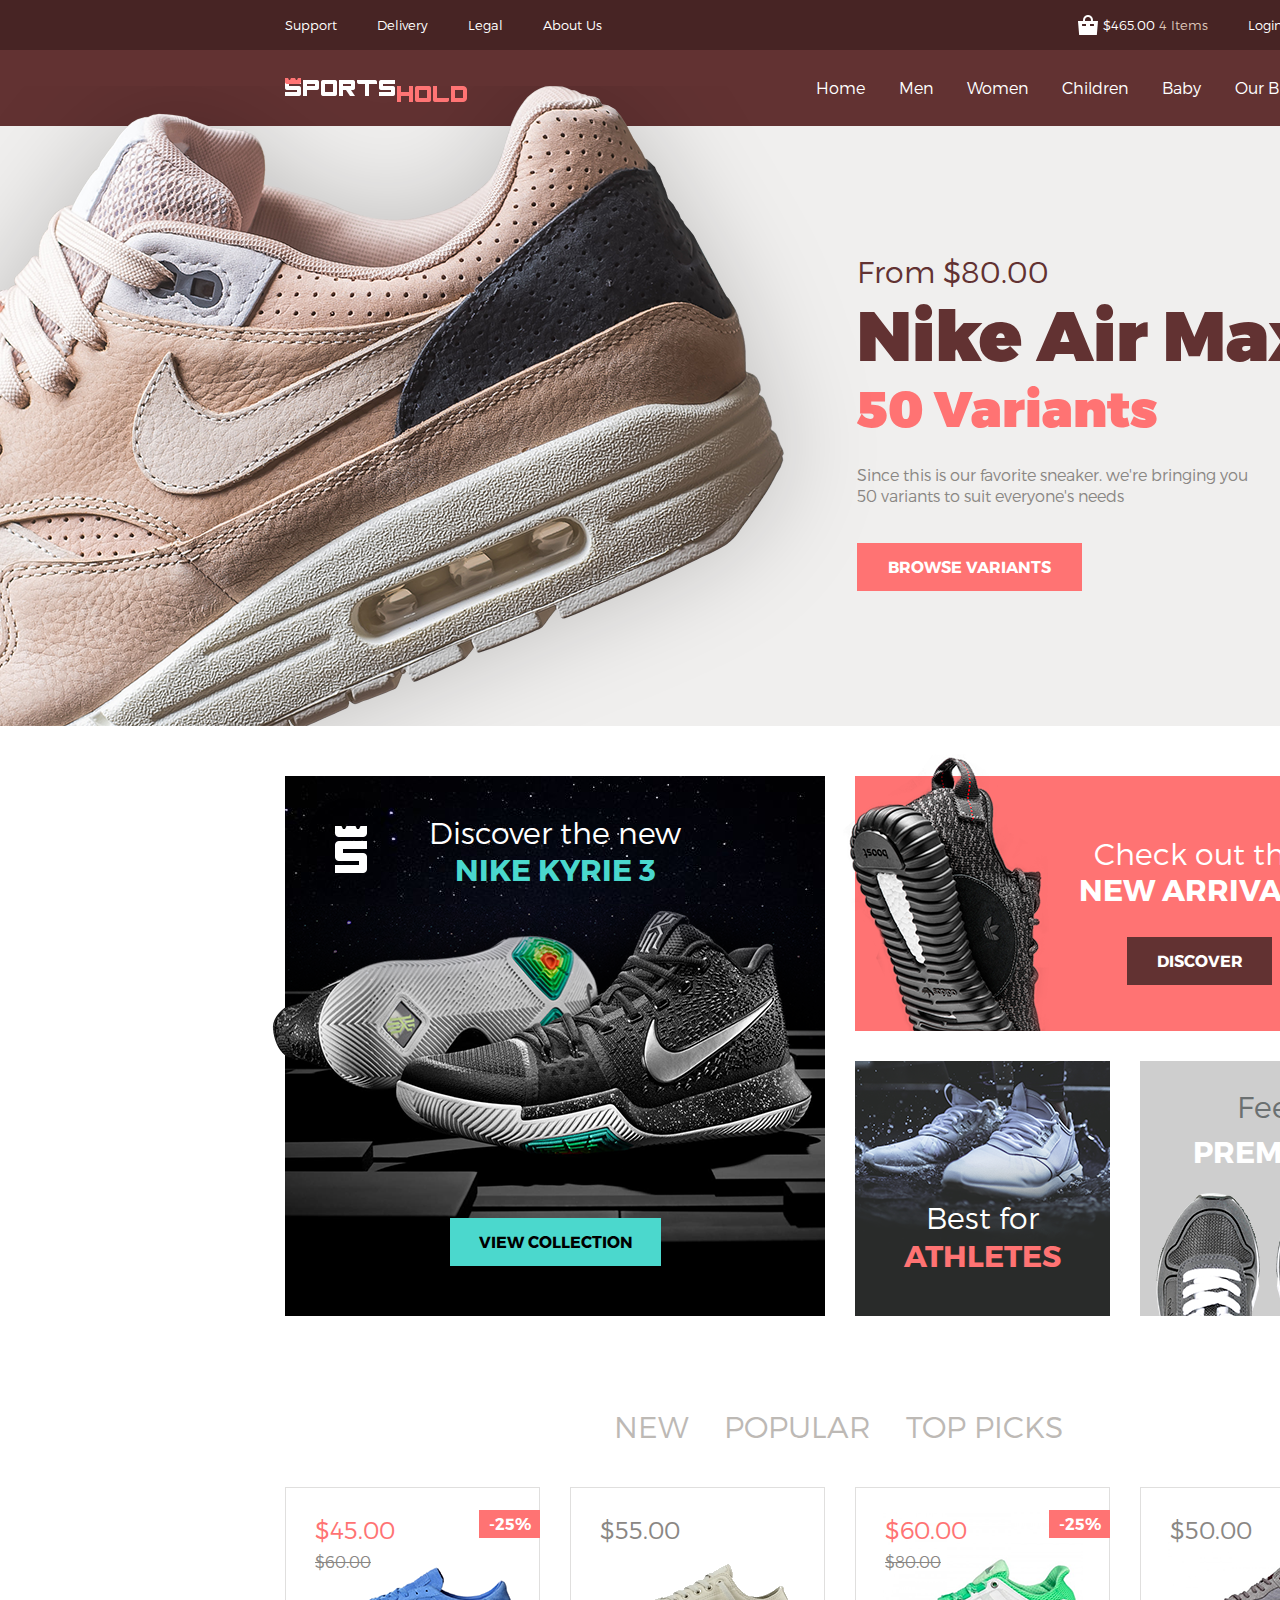
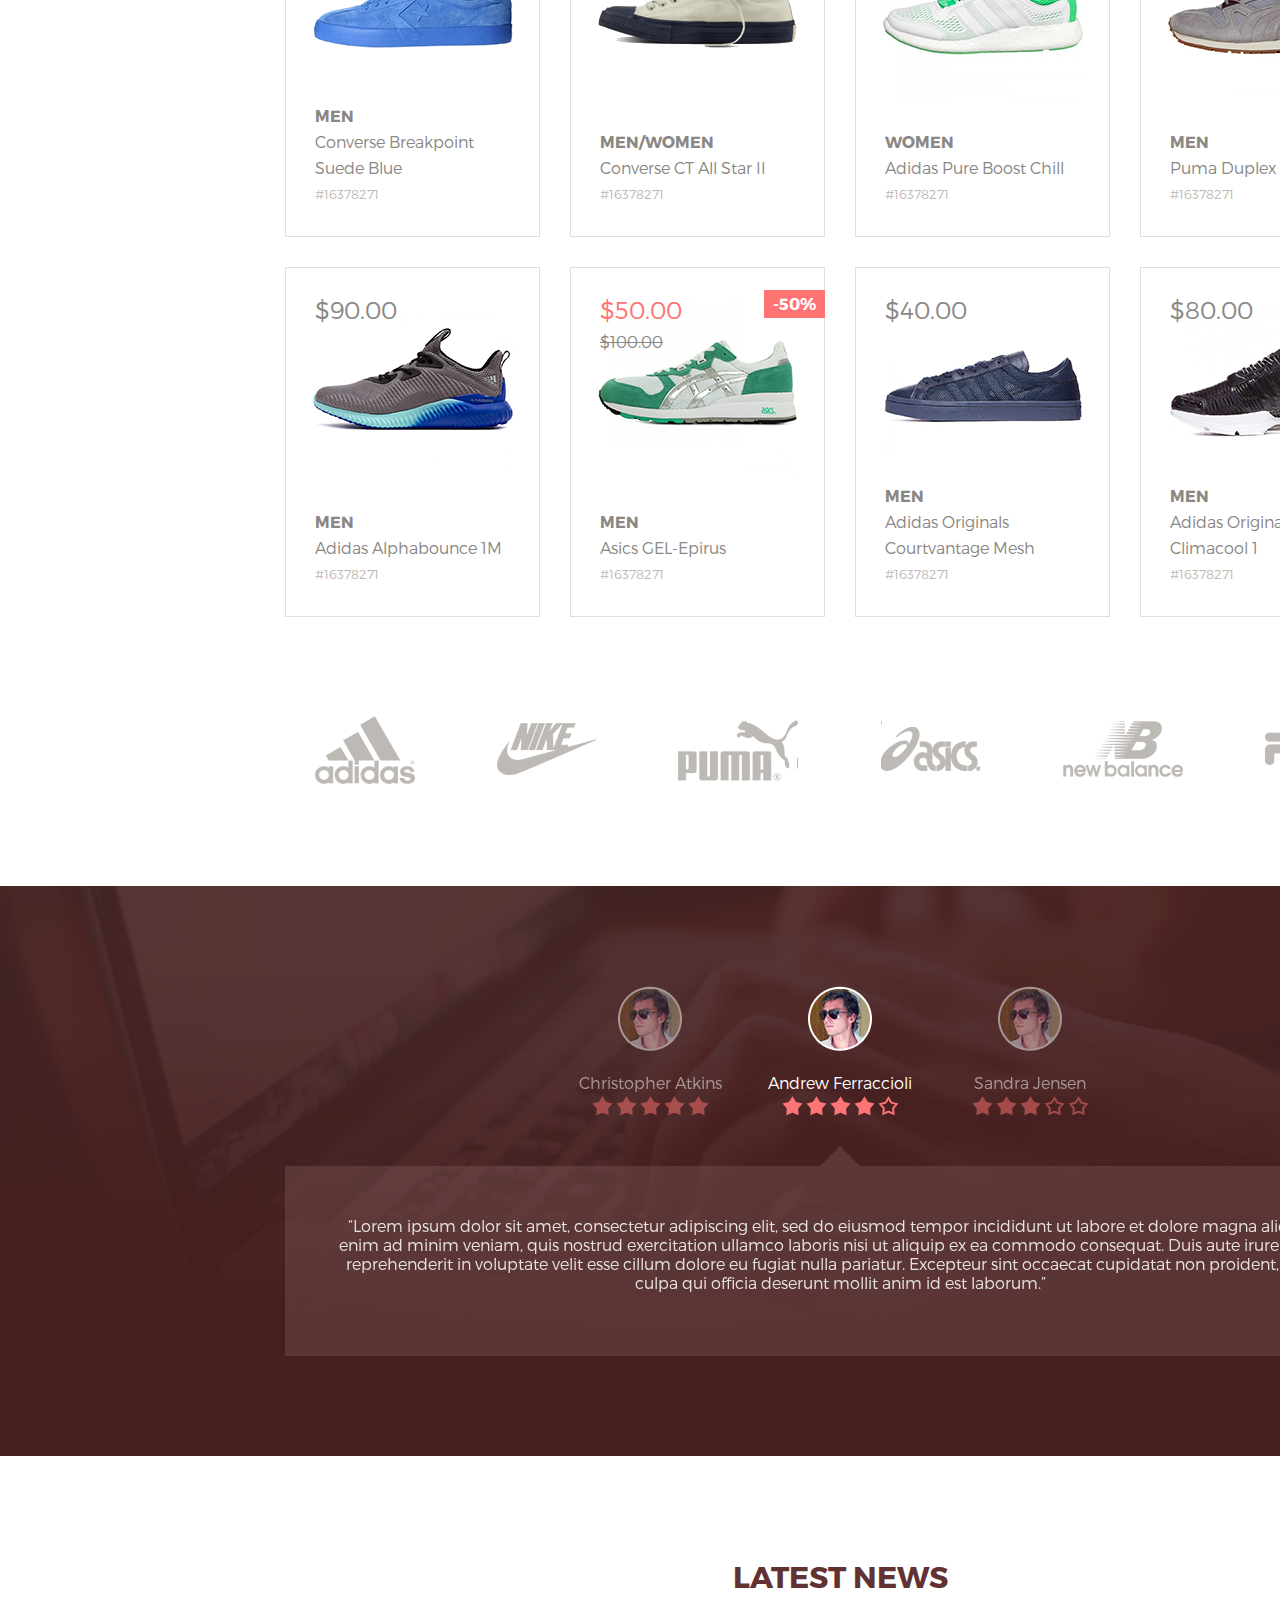
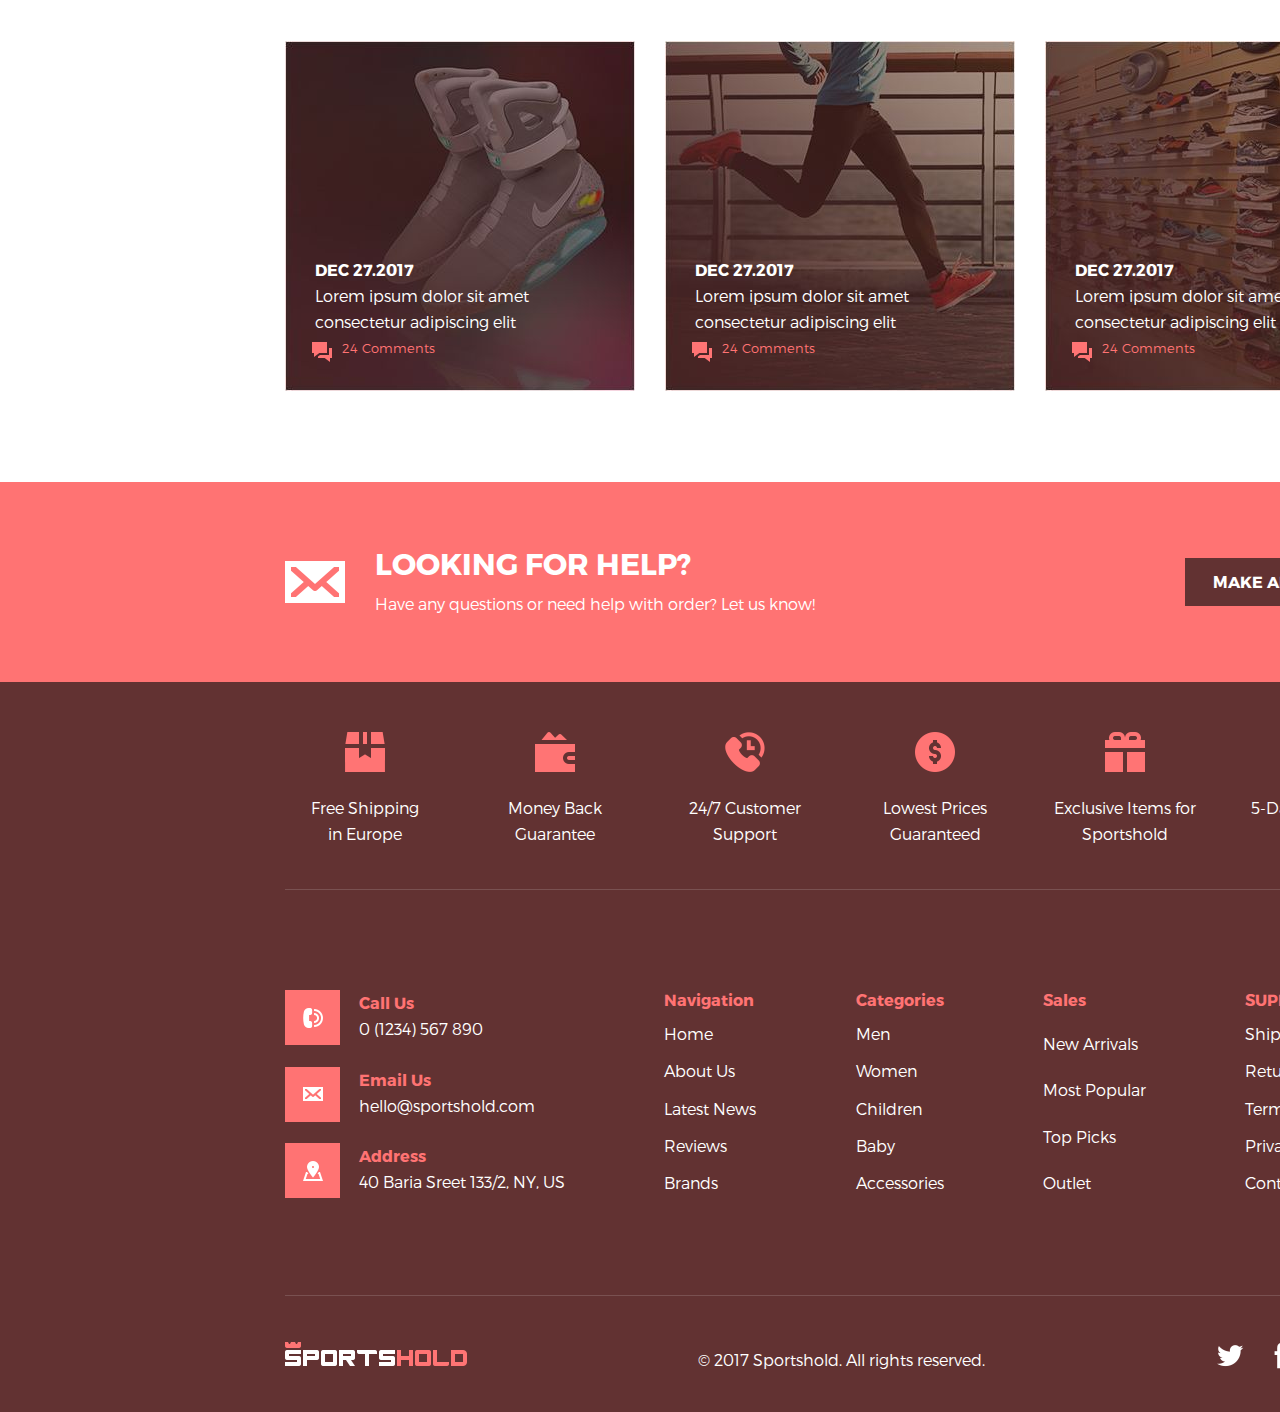
==== Sport/index.html @ 9f264967 "Первые два макета" ====
<!DOCTYPE html>
<html lang="en">

<head>
    <meta charset="UTF-8">
    <title>Sportshold</title>
    <link rel="stylesheet" href="styles/style.css">
</head>

<body>
    <header class="">
       
<!--NAV-BAR TOP    -->
        <div class="nav-bar">
            <ul class="nav-bar__menu nav-bar__menu-left">
                <li class="nav-bar__item"><a href="#" class="nav-bar__link">Support</a></li>
                <li class="nav-bar__item"><a href="#" class="nav-bar__link">Delivery</a></li>
                <li class="nav-bar__item"><a href="#" class="nav-bar__link">Legal</a></li>
                <li class="nav-bar__item"><a href="#" class="nav-bar__link">About Us</a></li>
            </ul>
            <ul class="nav-bar__menu nav-bar__menu-right">
                <li class="nav-bar__item"><a class="nav-bar__link" href="#"><span>$465.00</span> 4 Items</a></li>
                <li class="nav-bar__item"><a href="#" class="nav-bar__link">Login</a></li>
                <li class="nav-bar__item"><a href="#" class="nav-bar__link">Register</a></li>
            </ul>
        </div>
        
<!--NAV-BAR BOTTOM-->
        <div class="navigation">
            <div class="navigation__logo">
                <a href="#" class="navigation__logo-link"><img src="img/logo.png" alt="logo"></a>
            </div>
            <ul class="navigation__menu">
                <li><a href="#" class="navigation__link">Home</a></li>
                <li><a href="#" class="navigation__link">Men</a></li>
                <li><a href="#" class="navigation__link">Women</a></li>
                <li><a href="#" class="navigation__link">Children</a></li>
                <li><a href="#" class="navigation__link">Baby</a></li>
                <li><a href="#" class="navigation__link">Our Brands</a></li>
                <li><a href="#" class="navigation__link">Sales</a></li>
            </ul>
        </div>
    </header>
    
    <main>
<!--BANNER-->
    <section class="banner clearfix">
        <div class="banner__img">
            <img src="img/shoes.png" alt="shoes">
        </div>
        <div class="banner__groupText">
            <p class="banner__price">From $80.00</p>
            <p class="banner__mark">Nike Air Max</p>
            <p class="banner__choice">50 Variants</p>
            <p class="banner__description">Since this is our favorite sneaker. we're bringing you 50 variants to suit everyone's needs</p>
            <a href="#" class="banner__link">browse variants</a>
        </div>
    </section>

<!--EXIBITION-->
    <section class="exhibition clearfix">
        <div class="exhibition__collections">
            <div class="exhibition__collections-left">
               <p>Discover the new</p>
               <p>NIKE KYRIE 3</p>
                <img src="img/exhibition/collections-left-shoes-fragment.png" alt="shoes-collection-fragment">
                <img src="img/exhibition/collections-left-shoes.png" alt="shoes-collection">
                <a href="#">VIEW COLLECTION</a>
            </div>
            <div class="exhibition__collections-right">
                <div class="exhibition__item exhibition__item-first">
                    <img src="img/exhibition/arrivals-shoes.png" alt="arrivals-shoes">
                    <span>Check out the NEW ARRIVALS</span>
                    <a href="#">DISCOVER</a>               
                </div>
                <div class="exhibition__item exhibition__item-second">
                    <span>Best for</span>
                    <span>ATHLETES</span>
                </div>
                <div class="exhibition__item exhibition__item-third">
                    <span>Feel</span>
                    <span>PREMIUM</span>
                </div>
            </div>
        </div>
        
        <ul class="exhibition__nav">
            <li class="exhibition__nav__item"><a href="#">
            <span class="normal">new</span>
            <span class="bold">new</span>
            </a></li>
            <li class="exhibition__nav__item"><a href="#">
            <span class="normal">popular</span>
            <span class="bold">popular</span></a></li>
            <li class="exhibition__nav__item"><a href="#">
            <span class="normal">top picks</span>
            <span class="bold">top picks</span></a></li>
        </ul>
        
        <div class="exhibition__products">
            <div class="exhibition__products__item item-1 exhibition__products__item-sale">
               <span class="exhibition__products__item__price">$45.00</span>
               <span class="exhibition__products__item__gender">MEN</span>
               <span class="exhibition__products__item__info">Converse Breakpoint Suede Blue</span>
               <span class="exhibition__products__item__id">#16378271</span>
            </div>
            <div class="exhibition__products__item item-2">
               <span class="exhibition__products__item__price">$55.00</span>
               <span class="exhibition__products__item__gender">MEN/WOMEN</span>
               <span class="exhibition__products__item__info">Converse CT All Star II</span>
               <span class="exhibition__products__item__id">#16378271</span>
            </div>   
            <div class="exhibition__products__item item-3 exhibition__products__item-sale">
               <span class="exhibition__products__item__price">$60.00</span>
               <span class="exhibition__products__item__gender">WOMEN</span>
               <span class="exhibition__products__item__info">Adidas Pure Boost Chill</span>
               <span class="exhibition__products__item__id">#16378271</span>
            </div>
            <div class="exhibition__products__item item-4">
               <span class="exhibition__products__item__price">$50.00</span>
               <span class="exhibition__products__item__gender">MEN</span>
               <span class="exhibition__products__item__info">Puma Duplex W Casual</span>
               <span class="exhibition__products__item__id">#16378271</span>
            </div>
            <div class="exhibition__products__item item-5">
               <span class="exhibition__products__item__price">$90.00</span>
               <span class="exhibition__products__item__gender">MEN</span>
               <span class="exhibition__products__item__info">Adidas Alphabounce 1M</span>
               <span class="exhibition__products__item__id">#16378271</span>
            </div>
            <div class="exhibition__products__item item-6 exhibition__products__item-sale">
               <span class="exhibition__products__item__price">$50.00</span>
               <span class="exhibition__products__item__gender">MEN</span>
               <span class="exhibition__products__item__info">Asics GEL-Epirus</span>
               <span class="exhibition__products__item__id">#16378271</span>
            </div>
            <div class="exhibition__products__item item-7">
               <span class="exhibition__products__item__price">$40.00</span>
               <span class="exhibition__products__item__gender">MEN</span>
               <span class="exhibition__products__item__info">Adidas Originals Courtvantage Mesh</span>
               <span class="exhibition__products__item__id">#16378271</span>
            </div>
            <div class="exhibition__products__item item-8">
               <span class="exhibition__products__item__price">$80.00</span>
               <span class="exhibition__products__item__gender">MEN</span>
               <span class="exhibition__products__item__info">Adidas Originals Climacool 1</span>
               <span class="exhibition__products__item__id">#16378271</span>
            </div>
        </div>
        
        <div class="exhibition__brands" id="brands">
           <div class="exhibition__brands__list">
              <div class="adidas"></div>
              <div class="nike"></div>
              <div class="puma"></div>
              <div class="oasis"></div>
              <div class="nb"></div>
              <div class="fila"></div>
           </div>
        </div>
    </section>

<!--TESTIMONIALS-->

    <section class="testimonials clearfix" id="reviews">
        <div class="testimonials__authors">
            <div class="testimonials__author">
                <div class="avatar"></div>
                <span>Christopher Atkins</span>
                <div class="stars"></div>
            </div>
            <div class="testimonials__author testimonials__author-active">
                <div class="avatar"></div>
                <span>Andrew Ferraccioli</span>
                <div class="stars"></div>
            </div>
            <div class="testimonials__author">
                <div class="avatar"></div>
                <span>Sandra Jensen</span>
                <div class="stars"></div>
            </div>
        </div>
        
        <div class="testimonials__text">
            <span>“Lorem ipsum dolor sit amet, consectetur adipiscing elit, sed do eiusmod tempor incididunt ut labore et dolore magna aliqua. Ut enim ad minim veniam, quis nostrud exercitation ullamco laboris nisi ut aliquip ex ea commodo consequat. Duis aute irure dolor in reprehenderit in voluptate velit esse cillum dolore eu fugiat nulla pariatur. Excepteur sint occaecat cupidatat non proident, sunt in culpa qui officia deserunt mollit anim id est laborum.”</span>   
       </div>
    </section>
    
<!--LATEST NEWS-->

    <section class="latestNews clearfix" id="news">
        <h1 class="latestNews__caption">LATEST NEWS</h1>
        <div class="latestNews__list">
            <div class="latestNews__list__item">
                <time>DEC 27.2017</time>
                <p>Lorem ipsum dolor sit amet consectetur adipiscing elit</p>
                <span>24 Comments</span>
            </div>
            <div class="latestNews__list__item">
                <time>DEC 27.2017</time>
                <p>Lorem ipsum dolor sit amet consectetur adipiscing elit</p>
                <span>24 Comments</span>
            </div>
            <div class="latestNews__list__item">
                <time>DEC 27.2017</time>
                <p>Lorem ipsum dolor sit amet consectetur adipiscing elit</p>
                <span>24 Comments</span>
            </div>
        </div>
    </section>
    
<!--CTA-->
    <section class="CTA clearfix">
        <div class="CTA__content">
            <div class="CTA__text">
               <h1>Looking for help?</h1>
                <span>Have any questions or need help with order? Let us know!</span>
            </div>
            <a href="#" class="CTA__button">MAKE AN INQUIRY</a>
        </div>
    </section>
   </main>
   
<!--FOOTER-->
    <footer class="clearfix">
    <!--USPs-->
       <div class="USPs">
           <ul class="USPs__list">
               <li class="USPs__list__item"><span>Free Shipping <br> in Europe</span></li>
               <li class="USPs__list__item"><span>Money Back Guarantee</span></li>
               <li class="USPs__list__item"><span>24/7 Customer Support</span></li>
               <li class="USPs__list__item"><span>Lowest Prices Guaranteed</span></li>
               <li class="USPs__list__item"><span>Exclusive Items for Sportshold</span></li>
               <li class="USPs__list__item"><span>5-Day Delivery in Europe</span></li>
           </ul>
       </div>
    <!-- FOOTER NAV      -->
       <div class="footer__nav">
           <ul class="footer__nav__contacts">
              <li>
                  <h3>Call Us</h3>
                  <span>0 (1234) 567 890</span>
              </li>
              <li>
                  <h3>Email Us</h3>
                  <span>hello@sportshold.com</span>
              </li>
              <li>
                  <h3>Address</h3>
                  <span>40 Baria Sreet 133/2, NY, US</span>
              </li>
           </ul>
           <ul class="footer__nav__item">
              <h3>Navigation</h3>
               <li><a href="#">Home</a></li>
               <li><a href="#">About Us</a></li>
               <li><a href="#news">Latest News</a></li>
               <li><a href="#reviews">Reviews</a></li>
               <li><a href="#brands">Brands</a></li>
           </ul>
           <ul class="footer__nav__item">
              <h3>Categories</h3>
               <li><a href="#">Men</a></li>
               <li><a href="#">Women</a></li>
               <li><a href="#news">Children</a></li>
               <li><a href="#reviews">Baby</a></li>
               <li><a href="#brands">Accessories</a></li>
           </ul>
           <ul class="footer__nav__item">
              <h3>Sales</h3>
               <li><a href="#">New Arrivals</a></li>
               <li><a href="#">Most Popular</a></li>
               <li><a href="#news">Top Picks</a></li>
               <li><a href="#reviews">Outlet</a></li>
           </ul>
           <ul class="footer__nav__item">
              <h3>SUPPORT</h3>
               <li><a href="#">Shipping & Delivery</a></li>
               <li><a href="#">Return Policy</a></li>
               <li><a href="#news">Terms of Service</a></li>
               <li><a href="#reviews">Privacy Policy</a></li>
               <li><a href="#brands">Contact Us</a></li>
           </ul>
       </div>
    <!--FOOTER-BOTTOM-->
    <div class="footer__bottom">
        <div class="footer__bottom__logo"><a href="#"></a></div>
        <div class="footer__bottom__copyright">
            <span>&copy; 2017 Sportshold. All rights reserved.</span>
        </div>
        <div class="footer__bottom__social"></div>
    </div>
        
    </footer>
</body>

</html>
---- Sport/styles/style.css ----
/* Generated by less 2.5.1 */
@font-face {
  font-family: TruenoLt;
  src: url(../fonts/TruenoLt.otf);
  font-weight: 400;
}
@font-face {
  font-family: TruenoBd;
  src: url(../fonts/TruenoBd.otf);
  font-weight: 40;
}
@font-face {
  font-family: TruenoUltBlk;
  src: url(../fonts/TruenoUltBlk.otf);
  font-weight: 400;
}
.clearfix::before {
  content: "";
  display: table;
  width: 100%;
  clear: both;
}
body {
  width: 1680px;
  margin: 0 auto;
  padding: 0;
  font-family: TruenoLt;
  font-size: 30px;
}
.nav-bar {
  width: auto;
  height: 50px;
  background-color: #472424;
  display: flex;
  flex-direction: row;
  justify-content: space-between;
}
.nav-bar__menu {
  padding: 0;
  margin: 0;
  list-style-type: none;
  display: flex;
  justify-content: space-between;
}
.nav-bar__menu-left {
  margin-left: 265px;
}
.nav-bar__menu-right {
  margin-right: 285px;
}
.nav-bar__menu-right .nav-bar__item:first-child {
  position: relative;
}
.nav-bar__menu-right .nav-bar__item:first-child .nav-bar__link {
  padding-left: 40px;
  color: #dcc5b8;
  font-size: 13px;
  line-height: 50px;
  text-align: center;
}
.nav-bar__menu-right .nav-bar__item:first-child .nav-bar__link span {
  color: #ffffff;
}
.nav-bar__menu-right .nav-bar__item:first-child .nav-bar__link::before {
  content: "";
  display: block;
  background: url("../img/basket.png") no-repeat;
  width: 20px;
  height: 20px;
  position: absolute;
  right: 130px;
  top: 15px;
}
.nav-bar__item {
  display: inline-block;
}
.nav-bar__link {
  text-decoration: none;
  color: #ffffff;
  font-size: 13px;
  text-align: center;
  line-height: 50px;
  display: inline-block;
  padding: 0 20px;
}
.nav-bar__link:hover {
  background-color: #ff7373;
}
.navigation {
  width: auto;
  height: 76px;
  background-color: #623232;
  display: flex;
  justify-content: space-between;
  position: relative;
}
.navigation__logo {
  margin-left: 285px;
  width: 182px;
  height: 24px;
  display: block;
  margin-top: 22px;
  background: url("../img/logo-text.png") no-repeat 0 8px;
}
.navigation__logo-link {
  width: 100%;
  display: block;
  height: inherit;
  z-index: 10;
  position: relative;
}
.navigation__logo-link img {
  width: 100%;
}
.navigation__menu {
  padding: 0;
  margin: 0;
  list-style-type: none;
  display: flex;
  margin-right: 268px;
  align-items: center;
}
.navigation__menu li {
  padding: 0 7px;
}
.navigation__link {
  text-decoration: none;
  color: #ffffff;
  font-size: 16px;
  line-height: 68px;
  text-align: center;
  border-top: 4px solid transparent;
  border-bottom: 4px solid transparent;
  display: inline-block;
  padding: 0 10px;
}
.navigation__link:hover {
  color: #ff7373;
  border-bottom-color: #ff7373;
}
/* BANNER */
.banner {
  background-color: #f0efee;
  width: 100%;
  height: 600px;
  display: block;
}
.banner__img {
  display: block;
  height: inherit;
  float: left;
}
.banner__img img {
  position: absolute;
  margin-top: -40px;
  margin-left: -100px;
  filter: drop-shadow(0px 0px 50px rgba(0, 0, 0, 0.2));
  overflow-x: hidden;
  clip: rect(auto, 1000px, 640px, 100px);
}
.banner__groupText {
  display: flex;
  flex-direction: column;
  margin-left: 857px;
  margin-top: 133px;
}
.banner__price {
  color: #623232;
  padding: 0;
  margin: 0;
  line-height: 24px;
  margin-bottom: 22px;
}
.banner__mark {
  padding: 0;
  margin: 0;
  font-family: TruenoUltBlk;
  font-size: 70px;
  color: #623232;
  line-height: 57px;
  margin-bottom: 24px;
}
.banner__choice {
  padding: 0;
  margin: 0;
  font-family: TruenoUltBlk;
  color: #ff7373;
  font-size: 50px;
  line-height: 42px;
  margin-bottom: 36px;
}
.banner__description {
  padding: 0;
  margin: 0;
  font-family: TruenoLt;
  color: #8a8784;
  font-size: 16px;
  display: inline-block;
  width: 405px;
  line-height: 21px;
  margin-bottom: 37px;
}
.banner__link {
  display: inline-block;
  width: 225px;
  height: 48px;
  background-color: #ff7373;
  text-decoration: none;
  font-family: TruenoBd;
  color: #ffffff;
  font-size: 16px;
  text-align: center;
  line-height: 48px;
  text-transform: uppercase;
  transition: background-color 0.2s ease;
}
.banner__link:hover {
  background-color: #623232;
}
.exhibition {
  display: block;
  background-color: white;
  width: 1680px;
  height: 1760px;
  margin: auto;
}
.exhibition__collections {
  display: flex;
  width: 1110px;
  height: 540px;
  justify-content: space-between;
  margin: 50px auto 0;
}
.exhibition__collections-left {
  width: 540px;
  background-color: black;
  background: url(../img/exhibition/collections-left-bg.jpg) no-repeat;
  position: relative;
}
.exhibition__collections-left p:first-child {
  color: #fff;
  line-height: 22px;
  padding: 0;
  margin: 0;
  margin-top: 45px;
  margin-bottom: 15px;
  text-align: center;
}
.exhibition__collections-left p:last-of-type {
  padding: 0;
  margin: 0;
  font-family: TruenoBd;
  color: #4ad8cd;
  text-align: center;
  line-height: 22px;
}
.exhibition__collections-left p:last-of-type::before {
  content: "";
  display: block;
  box-shadow: 0px 0px 30px 0px rgba(0, 0, 0, 0.2);
  width: 32px;
  height: 48px;
  position: absolute;
  background: url(../img/exhibition/collections-left-logo.png) no-repeat -25px -25px;
  top: 50px;
  left: 50px;
}
.exhibition__collections-left img:first-of-type {
  display: block;
  position: absolute;
  left: -13px;
  top: 227px;
  z-index: 1;
}
.exhibition__collections-left img:last-of-type {
  position: absolute;
  top: 0;
  clip: rect(130px, auto, auto, auto);
}
.exhibition__collections-left a {
  display: inline-block;
  background-color: #4bd8cd;
  width: 211px;
  height: 48px;
  font-family: TruenoBd;
  color: #000000;
  font-size: 16px;
  line-height: 48px;
  text-align: center;
  text-decoration: none;
  position: absolute;
  z-index: 1;
  top: 81.9%;
  left: 30.6%;
}
.exhibition__collections-left a:hover {
  background-color: rgba(75, 216, 205, 0.7);
}
.exhibition__collections-right {
  width: 540px;
  display: flex;
  flex-wrap: wrap;
  align-content: space-between;
  justify-content: space-between;
}
.exhibition__item {
  height: 255px;
}
.exhibition__item-first {
  background-color: #ff7373;
  width: 100%;
}
.exhibition__item-first img {
  position: relative;
  top: -22px;
  left: -12px;
  display: inline-block;
  float: left;
}
.exhibition__item-first span {
  padding: 0;
  margin: 0;
  display: inline-block;
  float: right;
  margin-top: 59px;
  margin-right: 77px;
  width: 239px;
  font-family: TruenoBd;
  color: #ffffff;
  line-height: 36px;
  text-align: center;
}
.exhibition__item-first span::first-line {
  font-family: TruenoLt;
  line-height: 24px;
}
.exhibition__item-first a {
  display: inline-block;
  background-color: #623232;
  width: 145px;
  height: 48px;
  text-decoration: none;
  font-family: TruenoBd;
  color: #ffffff;
  font-size: 16px;
  line-height: 48px;
  text-align: center;
  margin-top: 30px;
  float: right;
  margin-right: 123px;
}
.exhibition__item-first a:hover {
  background-color: rgba(98, 50, 50, 0.7);
}
.exhibition__item-second {
  width: 255px;
  background: #2d2f2e url("../img/exhibition/exhibition__item-second-bg.png") no-repeat;
}
.exhibition__item-second span:first-of-type {
  display: block;
  color: #ffffff;
  text-align: center;
  margin-top: 146px;
  line-height: 21px;
  height: 23px;
  margin-bottom: 15px;
}
.exhibition__item-second span:last-of-type {
  display: block;
  font-family: TruenoBd;
  color: #ff7373;
  text-align: center;
  line-height: 21px;
}
.exhibition__item-third {
  width: 255px;
  background: #cecece url(../img/exhibition/two-feet.png) no-repeat 50% 100%;
}
.exhibition__item-third span:first-of-type {
  display: block;
  color: #6b7071;
  text-align: center;
  line-height: 23px;
  height: 23px;
  margin-top: 34px;
  margin-bottom: 15px;
}
.exhibition__item-third span:last-of-type {
  display: block;
  font-family: TruenoBd;
  color: #ffffff;
  text-align: center;
}
.exhibition__nav {
  display: flex;
  padding: 0;
  margin: 0;
  list-style-type: none;
  width: 452px;
  margin: 100px 0 50px 614px;
  height: 21px;
  justify-content: space-between;
}
.exhibition__nav__item {
  display: table;
  height: 21px;
}
.exhibition__nav__item a {
  text-decoration: none;
  text-transform: uppercase;
  color: #bdb9b5;
  display: table-cell;
  line-height: 21px;
}
.exhibition__nav__item a .normal {
  visibility: visible;
  color: #bdb9b5;
  position: absolute;
}
.exhibition__nav__item a .bold {
  visibility: hidden;
  font-family: TruenoBd;
  color: #623232;
}
.exhibition__nav__item a:hover .normal {
  visibility: hidden;
}
.exhibition__nav__item a:hover .bold {
  visibility: visible;
}
.exhibition__products {
  display: flex;
  margin-left: 285px;
  width: 1110px;
  height: 730px;
  flex-wrap: wrap;
  justify-content: space-between;
  align-content: space-between;
  margin-bottom: 99px;
}
.exhibition__products__item {
  width: 195px;
  height: 290px;
  outline: 1px solid #e0dfde;
  outline-offset: -1px;
  padding: 30px;
  display: flex;
  flex-direction: column;
  align-items: flex-start;
  background-repeat: no-repeat;
  position: relative;
}
.exhibition__products__item__price {
  color: #8a8784;
  font-size: 24px;
  line-height: 26px;
}
.exhibition__products__item__gender {
  margin-top: auto;
  font-family: TruenoBd;
  color: #8a8784;
  font-size: 16px;
  line-height: 26px;
}
.exhibition__products__item__info {
  display: inline-block;
  width: 190px;
  color: #8a8784;
  font-size: 16px;
  line-height: 26px;
}
.exhibition__products__item__id {
  color: #bdb9b5;
  font-size: 13px;
  line-height: 26px;
}
.exhibition__products__item::after {
  content: "";
  text-decoration: line-through;
  color: #8a8784;
  font-size: 16px;
  position: absolute;
  margin-top: 35px;
  visibility: hidden;
}
.exhibition__products__item::before {
  content: "";
  display: block;
  position: absolute;
  width: 61px;
  height: 28px;
  background-color: #ff7373;
  font-family: TruenoBd;
  color: #ffffff;
  font-size: 16px;
  line-height: 28px;
  text-align: center;
  right: 0;
  margin-top: -7px;
  visibility: hidden;
}
.exhibition__products__item-sale .exhibition__products__item__price {
  color: #ff7373;
}
.exhibition__products__item-sale::after,
.exhibition__products__item-sale::before {
  visibility: visible;
}
.exhibition .item-1 {
  background-image: url(../img/exhibition/product-1.png);
  background-position: 50% 80px;
}
.exhibition .item-1::after {
  content: "$60.00";
}
.exhibition .item-1::before {
  content: "-25%";
}
.exhibition .item-2 {
  background-image: url(../img/exhibition/product-2.png);
  background-position: 50% 77px;
}
.exhibition .item-3 {
  background-image: url(../img/exhibition/product-3.png);
  background-position: 50% 20px;
}
.exhibition .item-3::after {
  content: "$80.00";
}
.exhibition .item-3::before {
  content: "-25%";
}
.exhibition .item-4 {
  background-image: url(../img/exhibition/product-4.png);
  background-position: 50% 30px;
}
.exhibition .item-5 {
  background-image: url(../img/exhibition/product-5.png);
  background-position: 50% 20px;
}
.exhibition .item-6 {
  background-image: url(../img/exhibition/product-6.png);
  background-position: 50% 20px;
}
.exhibition .item-6::after {
  content: "$100.00";
}
.exhibition .item-6::before {
  content: "-50%";
}
.exhibition .item-7 {
  background-image: url(../img/exhibition/product-7.png);
  background-position: 50% 20px;
}
.exhibition .item-8 {
  background-image: url(../img/exhibition/product-8.png);
  background-position: 50% 20px;
}
.exhibition__brands {
  display: table;
  margin: auto;
}
.exhibition__brands__list {
  display: flex;
  justify-content: space-between;
  width: 1050px;
}
.exhibition__brands__list .adidas {
  background: url(../img/exhibition/sprite-brands.png) no-repeat 0 0;
  width: 100px;
  height: 68px;
}
.exhibition__brands__list .nike {
  background: url(../img/exhibition/sprite-brands.png) no-repeat -100px 0px;
  width: 99px;
  height: 68px;
}
.exhibition__brands__list .puma {
  background: url(../img/exhibition/sprite-brands.png) no-repeat -200px 0px;
  width: 120px;
  height: 68px;
}
.exhibition__brands__list .oasis {
  background: url(../img/exhibition/sprite-brands.png) no-repeat -319px 0px;
  width: 100px;
}
.exhibition__brands__list .nb {
  background: url(../img/exhibition/sprite-brands.png) no-repeat -419px 0px;
  width: 120px;
}
.exhibition__brands__list .fila {
  background: url(../img/exhibition/sprite-brands.png) no-repeat -540px 0px;
  width: 100px;
}
.testimonials {
  width: 1680px;
  height: 570px;
  background: #472424 url(../img/testimonials-bg.png) no-repeat;
}
.testimonials__authors {
  display: flex;
  width: 1680px;
  margin-top: 100px;
  justify-content: center;
}
.testimonials__author {
  min-width: 160px;
  max-width: 160px;
  height: 130px;
  display: flex;
  flex-direction: column;
  justify-content: space-between;
  align-items: center;
  filter: opacity(0.5);
}
.testimonials__author-active {
  margin: 0 30px;
  filter: none;
}
.testimonials__author span {
  color: #ffffff;
  font-size: 16px;
  line-height: 26px;
  margin-top: auto;
  text-align: center;
}
.testimonials__author .stars {
  height: 20px;
  background: url(../img/stars-active.png) no-repeat 50% 0;
  width: 100%;
}
.testimonials__author .avatar {
  width: 65px;
  height: 65px;
  background: url(../img/avatar.png) no-repeat;
}
.testimonials__author:first-child .stars {
  background: url(../img/stars-left.png) no-repeat 50% 0;
}
.testimonials__author:last-child .stars {
  background: url(../img/stars-right.png) no-repeat 50% 0;
}
.testimonials__text {
  width: 1110px;
  height: 190px;
  background-color: rgba(219, 184, 184, 0.15);
  margin: 0 auto;
  margin-top: 50px;
  position: relative;
}
.testimonials__text span {
  display: inline-block;
  color: #ffffff;
  font-size: 16px;
  text-align: center;
  padding: 50px;
  filter: opacity(0.85);
}
.testimonials__text::before {
  content: "";
  display: block;
  width: 0;
  border: 20px solid rgba(219, 184, 184, 0.15);
  position: absolute;
  left: 535px;
  top: -40px;
  border-left-color: transparent;
  border-top-color: transparent;
  border-right-color: transparent;
}
.latestNews {
  width: 1680px;
  height: 626px;
  background-color: white;
}
.latestNews__caption {
  margin: 0 auto;
  margin-top: 105px;
  margin-bottom: 50px;
  display: table;
  font-size: 30px;
  color: #623232;
  line-height: 30px;
  font-family: TruenoBd;
}
.latestNews__list {
  display: flex;
  margin-left: 285px;
  width: 1110px;
  justify-content: space-between;
}
.latestNews__list__item {
  display: flex;
  width: 290px;
  height: 290px;
  flex-direction: column;
  align-items: flex-start;
  padding: 30px;
}
.latestNews__list__item:first-child {
  background: #472424 url(../img/latest-news-1.jpg) no-repeat;
}
.latestNews__list__item:nth-child(2) {
  background: #472424 url(../img/latest-news-2.jpg) no-repeat;
}
.latestNews__list__item:last-child {
  background: #472424 url(../img/latest-news-3.jpg) no-repeat;
}
.latestNews__list__item time {
  margin-top: auto;
  font-family: TruenoBd;
  color: #ffffff;
  font-size: 16px;
  line-height: 26px;
}
.latestNews__list__item p {
  padding: 0;
  margin: 0;
  color: #ffffff;
  font-size: 16px;
  line-height: 26px;
}
.latestNews__list__item span {
  padding-left: 27px;
  color: #ff7373;
  font-size: 13px;
  line-height: 26px;
}
.latestNews__list__item span::before {
  content: "";
  display: block;
  width: 20px;
  height: 20px;
  background: url(../img/message.png) no-repeat;
  position: absolute;
  margin-left: -30px;
  margin-top: 7px;
}
.CTA {
  width: 1680px;
  height: 200px;
  background-color: #ff7373;
}
.CTA__content {
  display: flex;
  padding-left: 285px;
  padding-right: 285px;
  justify-content: space-between;
  align-items: center;
  height: inherit;
}
.CTA__text {
  padding-left: 90px;
  background: url(../img/mail.png) no-repeat 0 50%;
  display: flex;
  flex-direction: column;
  justify-content: center;
}
.CTA__text h1 {
  padding: 0;
  margin: 0;
  font-family: TruenoBd;
  color: #ffffff;
  font-size: 30px;
  text-transform: uppercase;
  line-height: 30px;
  margin-bottom: 13px;
}
.CTA__text span {
  color: #ffffff;
  font-size: 16px;
  line-height: 26px;
}
.CTA__button {
  display: block;
  width: 210px;
  height: 48px;
  background-color: #623232;
  text-align: center;
  text-decoration: none;
  line-height: 48px;
  font-family: TruenoBd;
  color: #ffffff;
  font-size: 16px;
}
.CTA__button:hover {
  background-color: rgba(98, 50, 50, 0.7);
}
footer {
  width: 1680px;
  height: 730px;
  background-color: #623232;
}
.USPs__list {
  display: flex;
  padding: 0;
  margin: 0;
  margin-top: 50px;
  padding-left: 285px;
  padding-right: 285px;
  height: 115px;
  margin-bottom: 42px;
  list-style-type: none;
  justify-content: space-between;
}
.USPs__list__item {
  display: flex;
  height: inherit;
  width: 160px;
  flex-direction: column;
  justify-content: flex-end;
  align-items: center;
  background-repeat: no-repeat;
  background-position: 50% 0;
}
.USPs__list__item:first-child {
  background-image: url(../img/USPs-1.png);
}
.USPs__list__item:nth-child(2) {
  background-image: url(../img/USPs-2.png);
}
.USPs__list__item:nth-child(3) {
  background-image: url(../img/USPs-3.png);
}
.USPs__list__item:nth-child(4) {
  background-image: url(../img/USPs-4.png);
}
.USPs__list__item:nth-child(5) {
  background-image: url(../img/USPs-5.png);
}
.USPs__list__item:last-child {
  background-image: url(../img/USPs-6.png);
  background-position: 50% 6px;
}
.USPs__list span {
  color: #ffffff;
  font-size: 16px;
  line-height: 26px;
  text-align: center;
  padding: 0 5px;
}
.footer__nav {
  display: flex;
  margin-left: 285px;
  margin-right: 285px;
  height: 205px;
  border-bottom: 1px solid #795151;
  border-top: 1px solid #795151;
  padding: 100px 0;
  justify-content: space-between;
}
.footer__nav__contacts {
  padding: 0;
  margin: 0;
  display: flex;
  padding-left: 74px;
  flex-direction: column;
  justify-content: space-between;
  list-style-type: none;
  height: inherit;
}
.footer__nav__contacts li {
  display: flex;
  flex-direction: column;
  justify-content: space-between;
}
.footer__nav__contacts li::before {
  content: "";
  width: 55px;
  height: 55px;
  margin-left: -74px;
  position: absolute;
}
.footer__nav__contacts li:first-child::before {
  background: #ff7373 url(../img/contacts-1.png) no-repeat 50% 50%;
}
.footer__nav__contacts li:last-child::before {
  background: #ff7373 url(../img/contacts-3.png) no-repeat 50% 50%;
}
.footer__nav__contacts li:nth-child(2)::before {
  background: #ff7373 url(../img/contacts-2.png) no-repeat 50% 50%;
}
.footer__nav__contacts h3 {
  padding: 0;
  margin: 0;
  font-family: TruenoBd;
  color: #ff7373;
  font-size: 16px;
  line-height: 26px;
}
.footer__nav__contacts span {
  color: #ffffff;
  font-size: 16px;
  line-height: 26px;
}
.footer__nav__item {
  list-style-type: none;
  padding: 0;
  margin: 0;
  display: flex;
  flex-direction: column;
  justify-content: space-between;
}
.footer__nav__item h3 {
  padding: 0;
  margin: 0;
  font-family: TruenoBd;
  color: #ff7373;
  font-size: 16px;
}
.footer__nav__item li {
  height: 36px;
}
.footer__nav__item li a {
  text-decoration: none;
  color: #ffffff;
  font-size: 16px;
}
.footer__bottom {
  display: flex;
  margin-left: 285px;
  margin-right: 285px;
  height: 116px;
  justify-content: space-between;
  align-items: center;
}
.footer__bottom__logo a {
  display: block;
  width: 182px;
  height: 24px;
  background: url(../img/Logo-footer.png) no-repeat;
}
.footer__bottom__copyright span {
  color: #ffffff;
  font-size: 16px;
}
.footer__bottom__social {
  width: 180px;
  height: 30px;
  background: url(../img/Social.png) no-repeat 50% 100%;
}
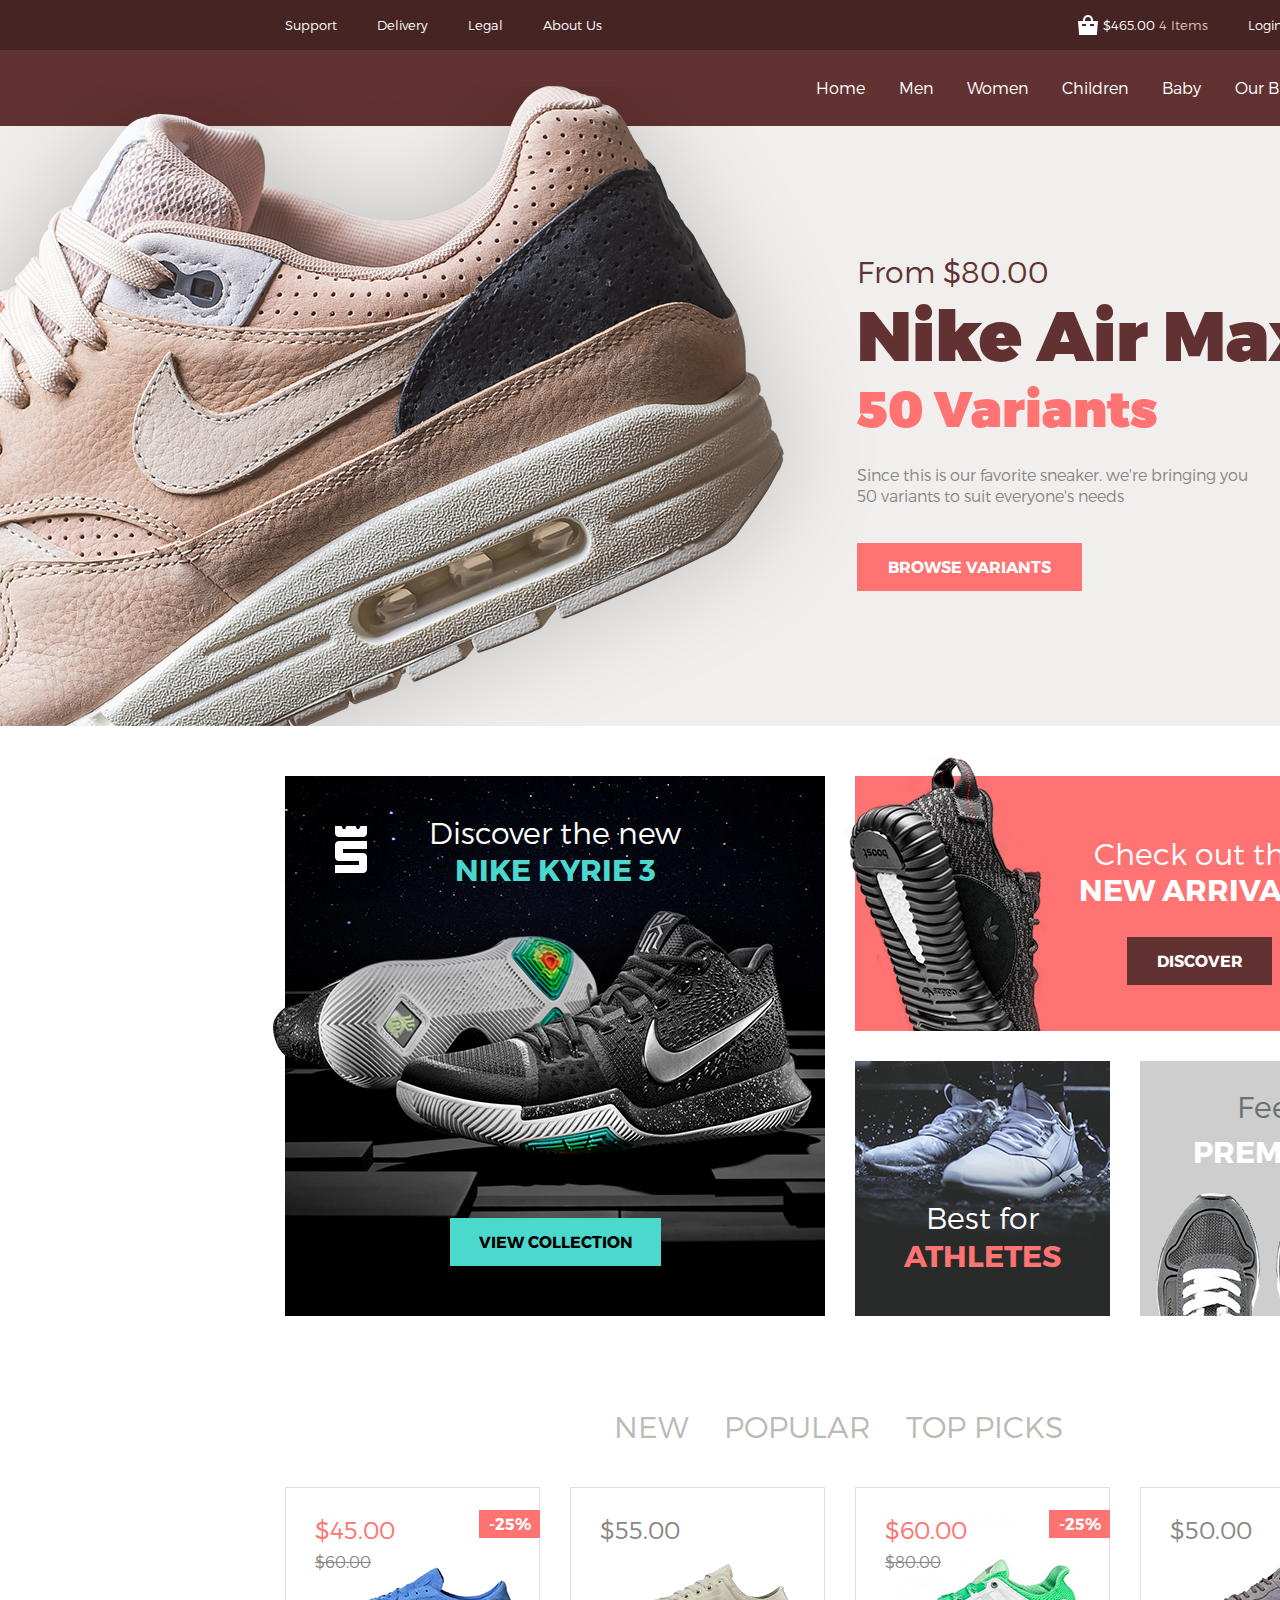
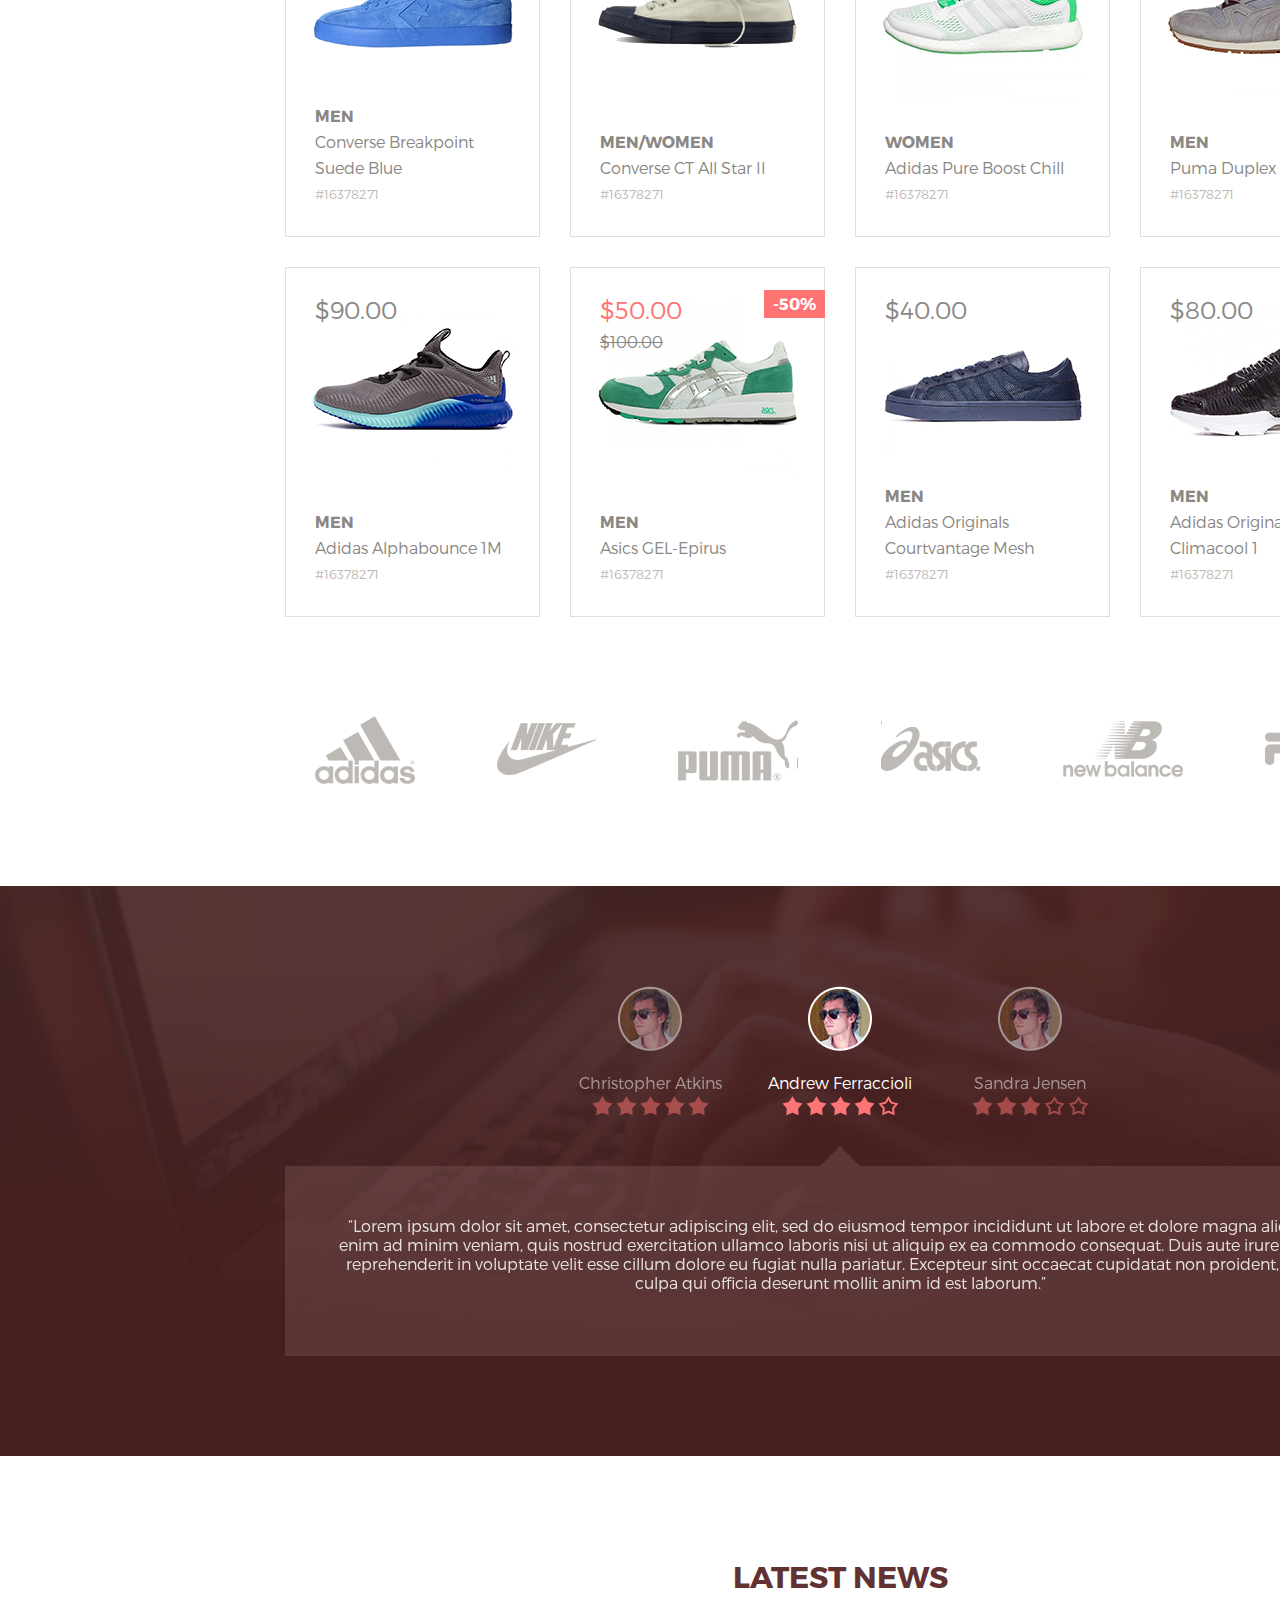
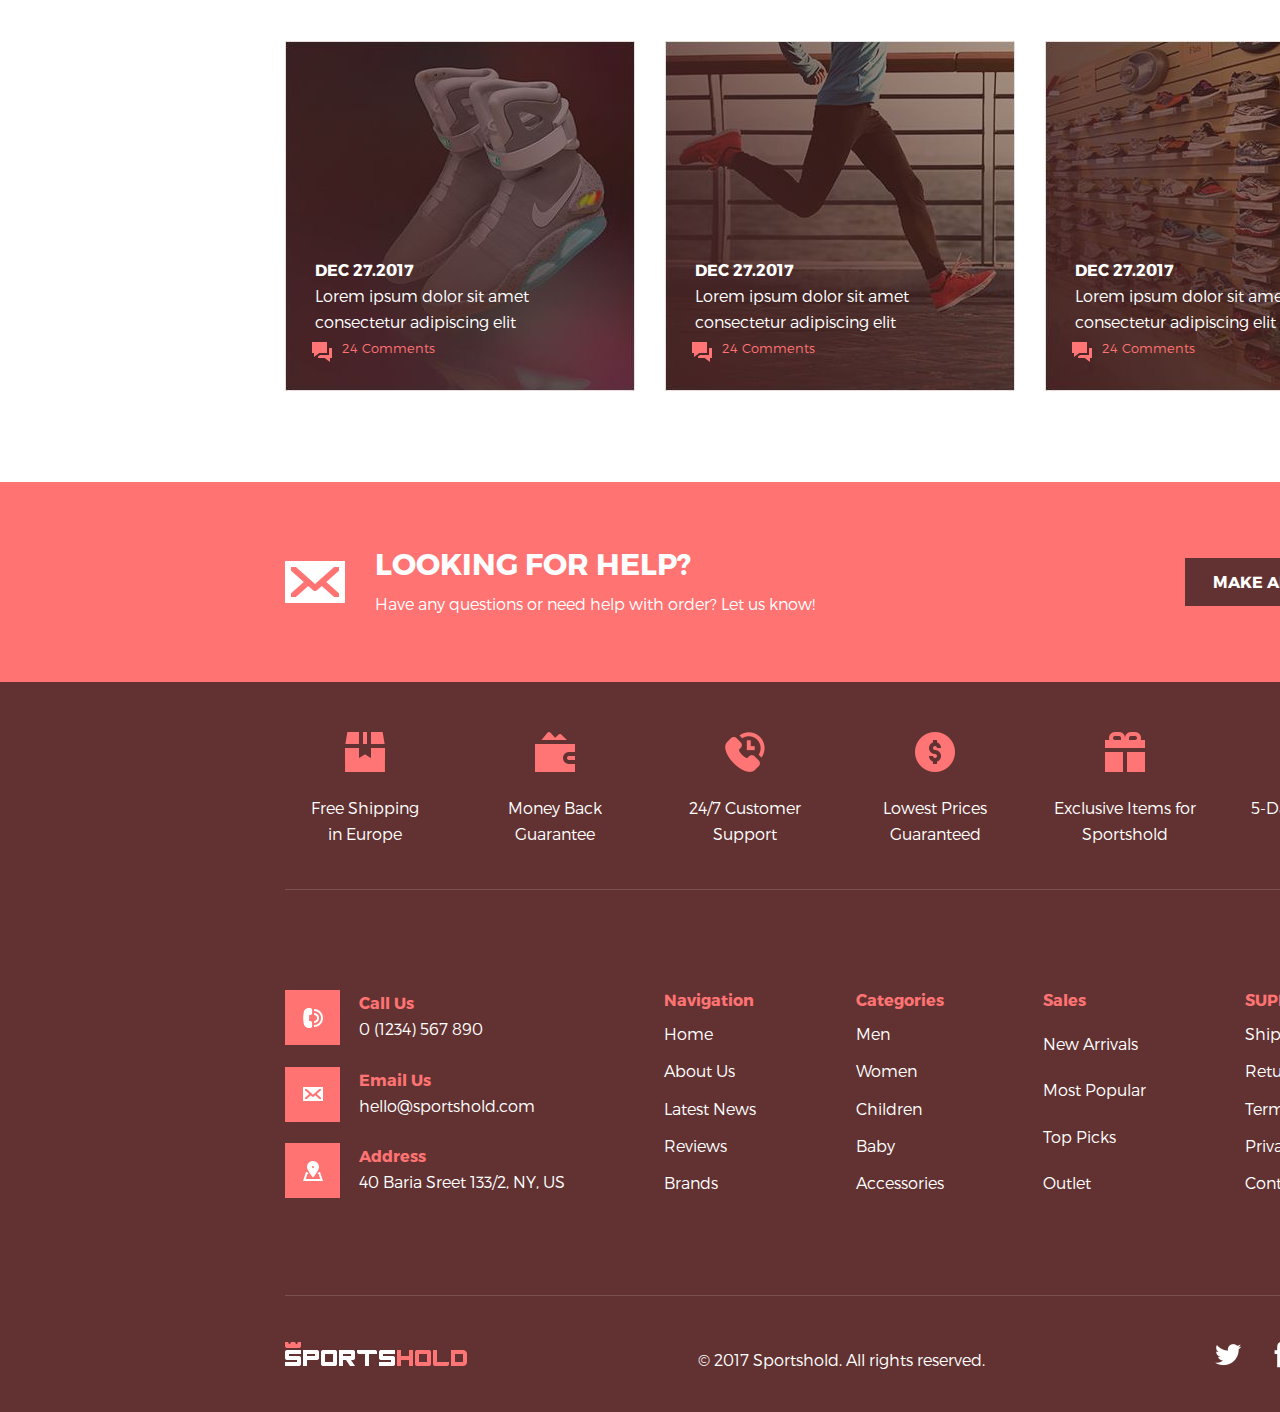
==== commit 965fcd20: "Починил верхнее лого и добавил социальные ссылки внизу" ====
--- a/Sport/index.html
+++ b/Sport/index.html
@@ -28,7 +28,7 @@
 <!--NAV-BAR BOTTOM-->
         <div class="navigation">
             <div class="navigation__logo">
-                <a href="#" class="navigation__logo-link"><img src="img/logo.png" alt="logo"></a>
+                <a href="#" class="navigation__logo-link"></a>
             </div>
             <ul class="navigation__menu">
                 <li><a href="#" class="navigation__link">Home</a></li>
@@ -288,7 +288,12 @@
         <div class="footer__bottom__copyright">
             <span>&copy; 2017 Sportshold. All rights reserved.</span>
         </div>
-        <div class="footer__bottom__social"></div>
+        <div class="footer__bottom__social">
+           <a href="https://twitter.com/" target="_blank"></a>
+           <a href="https://www.facebook.com/" target="_blank"></a>
+           <a href="#" target="_blank"></a>
+           <a href="https://www.youtube.com/watch?v=UQecDDcnfE8" target="_blank"></a>
+        </div>
     </div>
         
     </footer>
--- a/Sport/styles/style.css
+++ b/Sport/styles/style.css
@@ -100,7 +100,7 @@
   height: 24px;
   display: block;
   margin-top: 22px;
-  background: url("../img/logo-text.png") no-repeat 0 8px;
+  background: url("../img/logo-footer.png") no-repeat;
 }
 .navigation__logo-link {
   width: 100%;
@@ -937,5 +937,25 @@
 .footer__bottom__social {
   width: 180px;
   height: 30px;
-  background: url(../img/Social.png) no-repeat 50% 100%;
-}
+  display: flex;
+  justify-content: space-between;
+  align-items: center;
+}
+.footer__bottom__social a {
+  display: block;
+  width: 30px;
+  height: inherit;
+  background: url(../img/Social.png) no-repeat;
+}
+.footer__bottom__social a:first-child {
+  background-position: 0 50%;
+}
+.footer__bottom__social a:nth-child(2) {
+  background-position: -48px 50%;
+}
+.footer__bottom__social a:nth-child(3) {
+  background-position: -98.5px 50%;
+}
+.footer__bottom__social a:last-child {
+  background-position: -148px 50%;
+}
